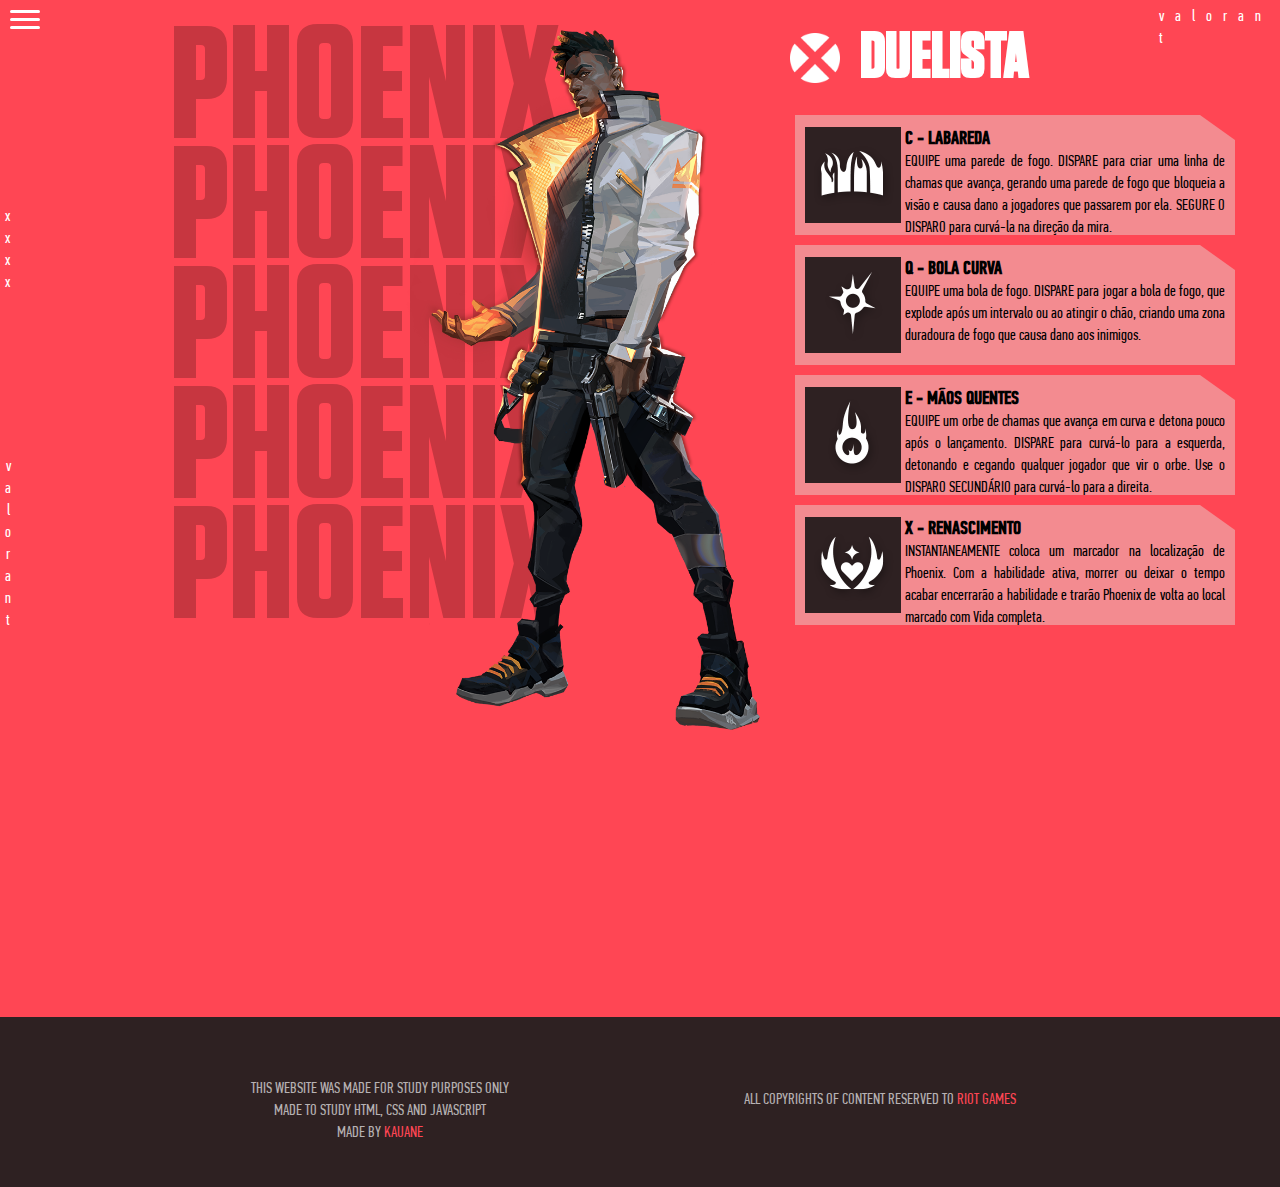
==== pagina/html/index.html @ 3ed1f717 "valorant page" ====
<!DOCTYPE html>
<html lang='pt-br'>
    <head>
        <meta charset='UTF-8'>
        <meta http-equiv="X-UA-Compatible" content='IE=Edge'>
        <meta name='viewport' content='width=width-device, initial-scale=1'>
        <title>Phoenix Info</title>

        <link href='../css/page.css' rel='stylesheet' type='text/css'/>
        <link href="../css/menu.css" rel="stylesheet" type='text/css'/>
        <link href="../css/scrollbar.css" rel="stylesheet" type='text/css'/>
    </head>
    <body>
        <div id="check-menu">
            <input type='checkbox' id="checkbox-menu">
            <label for="checkbox-menu">
                <span class="hamburguer"></span>
                <span class="hamburguer"></span>
                <span class="hamburguer"></span>
            </label>
            <nav>
                <ul class="menu">
                    <li><a href="#">Riot Games</a></li>
                    <li><a href="#">Agentes</a></li>
                    <li><a href="#">Mapas</a></li>
                    <li><a href="#">Funções</a></li>
                </ul>
            </nav>
        </div>
        
        <div class='spans'>
            <ul id="span1">
                <li>v</li>
                <li>a</li>
                <li>l</li>
                <li>o</li>
                <li>r</li>
                <li>a</li>
                <li>n</li>
                <li>t</li>
            </ul>
            <span id="span2">x<br>x<br>x<br>x</span>
            <span id="span3">x<br>x<br>x<br>x</span>
            <ul id="span4">
                <li>v</li>
                <li>a</li>
                <li>l</li>
                <li>o</li>
                <li>r</li>
                <li>a</li>
                <li>n</li>
                <li>t</li>
            </ul>
            <span id="span5">x x</span>
            <span id="span6">x</span>
        </div>
        

        <div class='container'>
            <div class="agent">
            <div>
                <ul class='agent-name'>
                    <p>PHOENIX</p>
                    <p>PHOENIX</p>
                    <p>PHOENIX</p>
                    <p>PHOENIX</p>
                    <p>PHOENIX</p>
                </ul>
            </div>
            <img class="img-agent" src="../../imgs/phoenix.png" alt="Agente Phoenix">
            </div>
            <img class='img-funcao' src='../../imgs/funcaoDuelista.png' alt="Função Duelista">
            <h1 class='funcao'>DUELISTA</h1>
            <ul class='ul-info'>
                <div class='info'>
                    <div class='img-info'>
                        <img class="hab" src='../../imgs/phoenixHab1.png' alt='Habilidade Labareda'>
                    </div>

                    <h2>C - LABAREDA</h2>
                    <p>
                        EQUIPE uma parede de fogo. DISPARE para criar uma linha de
                        chamas que avança, gerando uma parede de fogo que bloqueia
                        a visão e causa dano a jogadores que passarem por ela.
                        SEGURE O DISPARO para curvá-la na direção da mira.
                    </p>
                </div>

                <div class='info'>
                    <div class='img-info'>
                        <img class="hab" src='../../imgs/phoenixHab2.png' alt='Habilidade Labareda'>
                    </div>

                    <h2>Q - BOLA CURVA</h2>
                    <p>
                        EQUIPE uma bola de fogo. DISPARE para jogar a bola de fogo,
                        que explode após um intervalo ou ao atingir o chão, criando uma
                        zona duradoura de fogo que causa dano aos inimigos.
                    </p>
                </div>

                <div class='info'>
                    <div class='img-info'>
                        <img class="hab" src='../../imgs/phoenixHab3.png' alt='Habilidade Labareda'>
                    </div>

                    <h2>E - MÃOS QUENTES</h2>
                    <p>
                        EQUIPE um orbe de chamas que avança em curva e detona pouco
                        após o lançamento. DISPARE para curvá-lo para a esquerda,
                        detonando e cegando qualquer jogador que vir o orbe. Use o
                        DISPARO SECUNDÁRIO para curvá-lo para a direita.
                    </p>
                </div>

                <div class='info'>
                    <div class='img-info'>
                        <img class="hab" src='../../imgs/phoenixUlt.png' alt='Habilidade Labareda'>
                    </div>

                    <h2>X - RENASCIMENTO</h2>
                    <p>
                        INSTANTANEAMENTE coloca um marcador na localização de
                        Phoenix. Com a habilidade ativa, morrer ou deixar o tempo acabar
                        encerrarão a habilidade e trarão Phoenix de volta ao local
                        marcado com Vida completa.
                    </p>
                </div>
            </ul>
        </div>
    </body>
    <footer>
        <div id="obs">
            <p id="obs1">
                THIS WEBSITE WAS MADE FOR STUDY PURPOSES ONLY<br>
                MADE TO STUDY HTML, CSS AND JAVASCRIPT<br>
                MADE BY <a href="#">KAUANE</a>
            </p>
            <p id="obs2">
                ALL  COPYRIGHTS OF CONTENT RESERVED TO <a href="#">RIOT GAMES</a>
            </p>
        </div>
    </footer>
</html>
---- pagina/css/page.css ----
@font-face{
    font-family: 'Vava Medium';
    src: url('../../font/PFDinTextCompPro-Medium.ttf') format('truetype');
}

@font-face{
    font-family: 'Vava Regular';
    src: url('../../font/PFDinTextCompPro-Regular.ttf');
}

@font-face{
    font-family: 'Tungsten';
    src: url('../../font/Tungsten.ttf');
}

*{
    padding: 0px;
    margin: 0px;
}

:root{
    --vermelho: #FF4654;
    --marrom: #2E2122;
}

body{
    background-color: var(--vermelho);
}

.ul-info{
    position: absolute;
    left: 780px;
    top: 100px;
}

.info{
    background-color: #f38b90;
    width: 420px;
    height: 100px;
    font-size: 1em;
    font-family: 'Vava Regular';
    padding: 10px;
    margin: 10px;
    text-align: justify;
    position: relative;
    color: #000000;
}

.info p, h2{
    padding-left: 100px;
}

.info:before{
    position: absolute;
    right: 0px;
    top: 0px;
    content: '';
    border-right: 35px solid var(--vermelho);
    border-bottom: 25px solid transparent;
}

.info h2{
    font-family: 'Vava Medium';
    font-size: 1.2em;
}

.img-funcao{
    position: absolute;
    width: 50px;
    height: 50px;
    top: 33px;
    left: 790px;
}

.funcao{
    font-family: 'Tungsten';
    position: absolute;
    top: 20px;
    left: 860px;
    font-size: 4em;
    color:  white;
}

.img-info{
    position: absolute;
    width: 96px;
    height: 96px;
    background-color: var(--marrom);
    bottom: 12px;
}

.hab{
    position: absolute;
    width: 150px;
    height: 150px;
    bottom: -25px;
    left: -28px;
}

.agent{
    /*background-color: grey;*/
    position: relative;
    width: 800px;
    height: 113vh;
}

.img-agent{
    position: absolute;
    top: 30px;
    left: 400px;
    width: 360.062px;
    height: 700px;
}

.agent-name{
    position: absolute;
    top: 25px;
    left: 165px;
    font-family: Tungsten;
    font-size: 10em;
    line-height: 120px;
    color: #C73640;

}

footer{
    background-color: var(--marrom);
    font-family: Vava Regular; 
    width: 100%;
    height: 170px;
    color: rgba(255, 255, 255, 0.664);
    text-align: center;
    position: relative;
}

footer p{
    top: 60px;
    position: absolute;
}



#obs1{
    display: inline;
    width: 280px;
    transform: translateX(-400px);
}

#obs2{
    display: inline;
    width: 280px;
    transform: translate(100px, 50%);
}

footer a{
    color: var(--vermelho);
    cursor: pointer;
    text-decoration: none;
}


.spans span, ul{
    color: white;
    font-family: 'Vava Regular';
    position: absolute;
    margin: 5px;
}
#span1{
    display: inline-block;
    list-style: none;
    text-align: center;
    top: 450px;
}
#span2{
    top: 200px;
}
#span3{
    top: 400px;
    left: 1330px;
}
#span4{
    left: 1150px;
    list-style: none;
}
#span4 li{
    display: inline;
    margin: 0px 4px;
}
#span5{
    left: 1333px;
}
#span6{
    left: 1315px;
}
---- pagina/css/menu.css ----
*{
    margin: 0px;
    padding: 0px;
}

#check-menu{
    position: absolute;
    background-color: blue;
}

#checkbox-menu{
    background-color: pink;
    position: absolute;
    z-index: 1;
    opacity: 0;
}


label[for=checkbox-menu]{
    position: relative;
    cursor: pointer;
    display: block;
    top: 10px;
    left: 10px;
    width: 30px;
    z-index: 2;
}

span.hamburguer{
    position: absolute;
    background-color: white;
    width: 100%;
    height: 3px;
    display: block;
    border-radius: 100px;
    transition: 0.25s ease-in-out;
}

label span:nth-child(2){
    top: 8px;
}

label span:nth-child(3){
    top: 16px;
}

#checkbox-menu:checked + label span:nth-child(1){
    transform: rotate(-45deg);
    top: 8px;
}

#checkbox-menu:checked + label span:nth-child(2){
    opacity: 0;
}

#checkbox-menu:checked + label span:nth-child(3){
    transform: rotate(45deg);
    top: 8px;
}

nav{
    position: relative;
    width: 220px;
    height: 100vh;
    z-index: 1;
    background-color: var(--marrom);
    display: none;
}

.menu{
    position: absolute;
    top: 70px;
    font-size: 1.5em;
    width: 100%;
    margin: 0px;
}

.menu li{
    list-style: none;
    margin: 10px 10px;
}

.menu li:nth-child(1){
    border-bottom: 2px  solid var(--vermelho);
}

nav a{
    text-decoration: none;
    color: white;
}
---- pagina/css/scrollbar.css ----
::-webkit-scrollbar{
    width: 10px;
}

::-webkit-scrollbar-thumb{
    background: white;
    border-radius: 20px;
    width: 8px;
}

::-webkit-scrollbar-track{
    background:  #C73640;
}
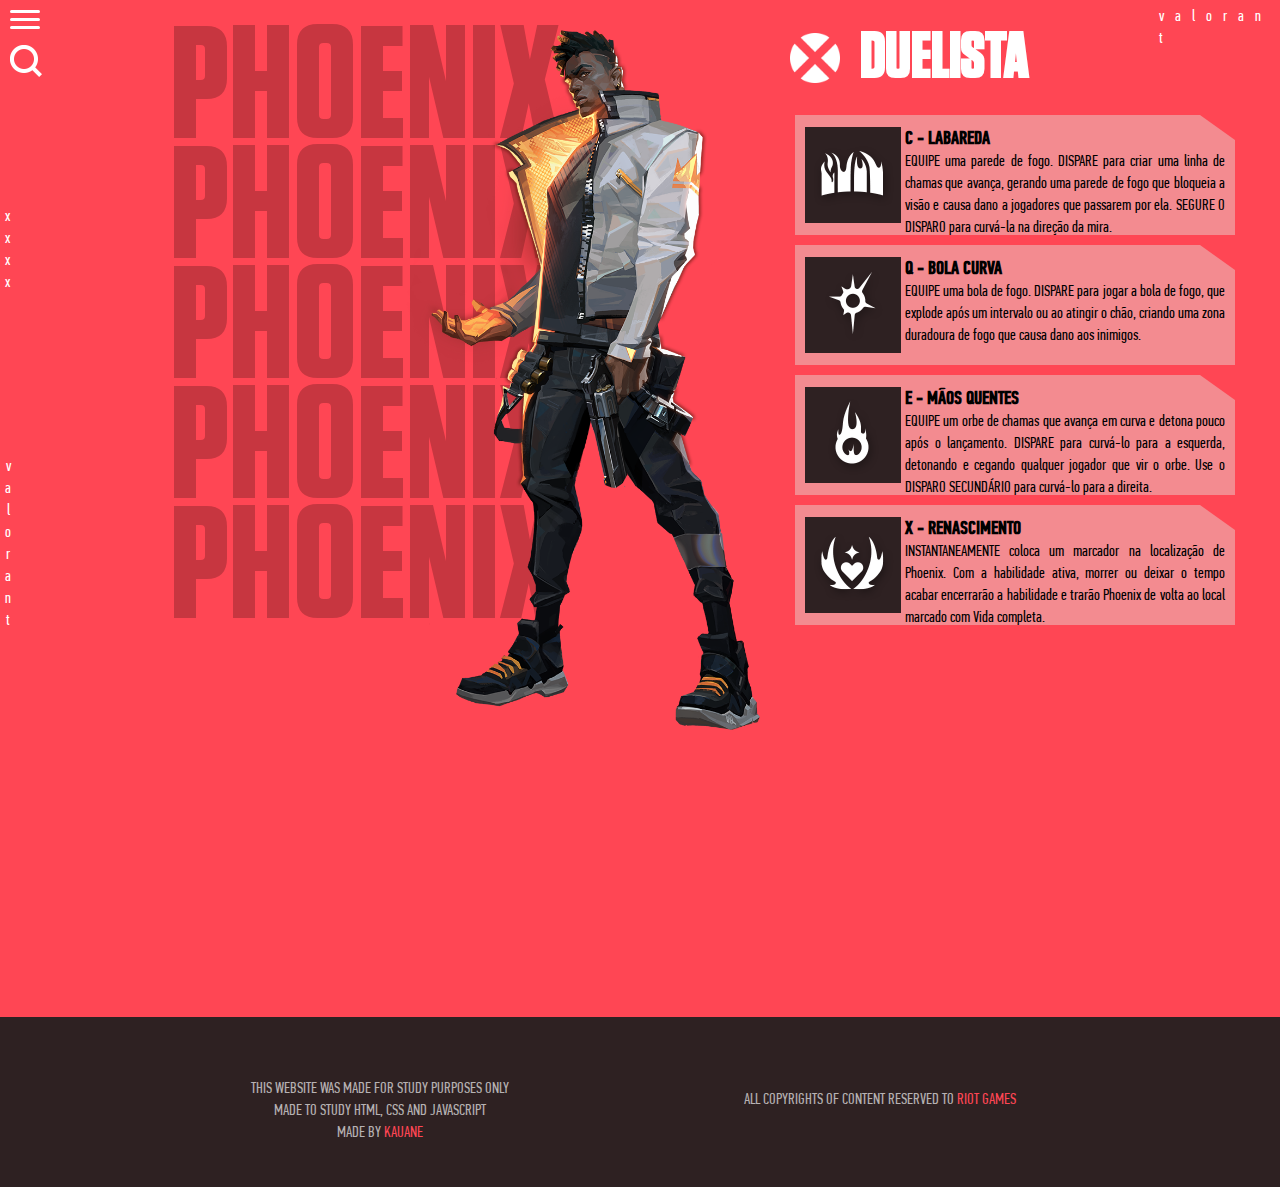
==== commit 4da637f0: "Pesquisa" ====
--- a/pagina/html/index.html
+++ b/pagina/html/index.html
@@ -3,12 +3,13 @@
     <head>
         <meta charset='UTF-8'>
         <meta http-equiv="X-UA-Compatible" content='IE=Edge'>
-        <meta name='viewport' content='width=width-device, initial-scale=1'>
+        <meta name='viewport' content='width=device-width, initial-scale=1.0'>
         <title>Phoenix Info</title>
 
         <link href='../css/page.css' rel='stylesheet' type='text/css'/>
         <link href="../css/menu.css" rel="stylesheet" type='text/css'/>
         <link href="../css/scrollbar.css" rel="stylesheet" type='text/css'/>
+        <link href="../css/pesquisa.css" rel="stylesheet" type="text/css"/>
     </head>
     <body>
         <div id="check-menu">
@@ -18,7 +19,7 @@
                 <span class="hamburguer"></span>
                 <span class="hamburguer"></span>
             </label>
-            <nav>
+            <nav id="menuzin">
                 <ul class="menu">
                     <li><a href="#">Riot Games</a></li>
                     <li><a href="#">Agentes</a></li>
@@ -26,6 +27,21 @@
                     <li><a href="#">Funções</a></li>
                 </ul>
             </nav>
+        </div>
+
+        <div class="pesquisa">
+            <input type="text" name="pesquisar-agente" id="pesquisar-agente" class='pesquisar-agente-ativo' placeholder="Pesquise um agente">
+            <input type="button" name="pesquisarbt" id="pesquisarbt">
+            <ul class="lista-agentes">
+                <li><a href="#">Reyna</a></li>
+                <li><a href="#">Raze</a></li>
+                <li><a href="#">Sage</a></li>
+                <li><a href="#">Breach</a></li>
+                <li><a href="#">Brimstone</a></li>
+                <li><a href="#">Phoenix</a></li>
+                <li><a href="#">Sova</a></li>
+                <li><a href="#">Skye</a></li>
+            </ul>
         </div>
         
         <div class='spans'>
@@ -128,6 +144,7 @@
                 </div>
             </ul>
         </div>
+        <script src="../js/pesquisar.js"></script>
     </body>
     <footer>
         <div id="obs">
--- a/pagina/css/page.css
+++ b/pagina/css/page.css
@@ -193,3 +193,113 @@
     left: 1315px;
 }
 
+/* ------------- HOVER ---------------- */
+
+.menu li:hover{
+    background-color: #3f3032;
+    cursor: pointer;
+}
+
+footer a:hover{
+    color: #fa5d6a;
+}
+
+/* ------------- RESPONSIVIDADE ---------------- */
+
+@media only screen and (max-width: 412px){
+
+.agent-name{
+    line-height: 65px;
+    top: 60px;
+    left: 30px;
+    font-size: 5em;  
+}
+
+.img-agent{
+    top: 60px;
+    left: 140px;
+    width: 200px;
+    height: 388.797px;
+}
+
+.ul-info{
+    position: static;
+    margin: auto;
+}
+
+.info{
+    width: 87vw;
+    height: 150px;
+    font-size: 1em;
+}
+
+.funcao{
+    top: 530px;
+    left: 140px;
+    font-size: 4em;
+    color:  white;
+    position: static;
+    width: 100%;
+    text-align: center;
+}
+
+.img-funcao{
+    width: 50px;
+    height: 50px;
+    top: 490px;
+    left: 50vw;
+    transform: translateX(-50%);
+}
+
+#span1{
+    display: inline-block;
+    list-style: none;
+    text-align: center;
+    top: 420px;
+}
+#span2{
+    top: 200px;
+}
+#span3{
+    top: 400px;
+    left: 345px;
+}
+#span4{
+    left: 180px;
+    list-style: none;
+}
+
+#span5{
+    left: 345px;
+}
+#span6{
+    left: 335px;
+}
+
+#obs1{
+    display: inline;
+    width: 280px;
+    transform: translate(-140px, -20px);
+}
+
+#obs2{
+    display: inline;
+    width: 280px;
+    transform: translate(-140px, 50px);
+}
+
+.img-info{
+    position: absolute;
+    width: 96px;
+    height: 96px;
+    background-color: var(--marrom);
+    top: 12px;
+}
+
+.agent{
+    /*background-color: grey;*/
+    position: relative;
+    width: 100%;
+    height: 551px;
+}
+}--- a/pagina/css/menu.css
+++ b/pagina/css/menu.css
@@ -5,7 +5,6 @@
 
 #check-menu{
     position: absolute;
-    background-color: blue;
 }
 
 #checkbox-menu{
@@ -23,7 +22,7 @@
     top: 10px;
     left: 10px;
     width: 30px;
-    z-index: 2;
+    z-index: 3;
 }
 
 span.hamburguer{
@@ -61,10 +60,15 @@
 nav{
     position: relative;
     width: 220px;
-    height: 100vh;
-    z-index: 1;
+    height: 115vh;
+    z-index: 2;
     background-color: var(--marrom);
-    display: none;
+    left: -350px;
+    transition: 0.5s;
+}
+
+#checkbox-menu:checked ~ nav{
+    transform: translateX(350px);
 }
 
 .menu{
--- a/pagina/css/pesquisa.css
+++ b/pagina/css/pesquisa.css
@@ -0,0 +1,61 @@
+.pesquisa{
+    position: absolute;
+    top: 45px;
+    left: 10px;
+    z-index: 1;
+}
+
+/*ao clicar abre*/
+ul.lista-agentes{
+    list-style: none;
+    top: 20px;
+    left: 35px;
+    width: 200px;
+    display: none;
+}
+
+.lista-agentes li{
+    background-color: white;
+    padding: 5px 5px;
+}
+
+.lista-agentes li a{
+    text-decoration: none;
+    color: black;
+}
+
+/*ao clicar abre*/
+#pesquisar-agente{
+    background-color: white;
+    font-family: 'Vava Regular';
+    font-size: 1.2em;
+    position: absolute;
+    top: 2px;
+    left: 40px;
+    box-shadow: 0px 2px 2px rgba(0, 0, 0, 0.425);
+    border: none;
+    height: 25px;
+    width: 200px;
+    padding: 0px 5px;
+    z-index: -1;
+    transition: 0.5s;
+}
+
+#pesquisar-agente::placeholder{
+    color: rgba(88, 88, 88, 0.822);
+}
+
+#pesquisarbt{
+    width: 32px;
+    height: 32px;
+    background-image: url('../../imgs/search.png');
+    background-size: cover;
+    background-color: transparent;
+    cursor: pointer;
+    border: none;
+}
+
+.pesquisar-agente-ativo{
+    transform: translateX(-40px);
+    opacity: 0;
+}